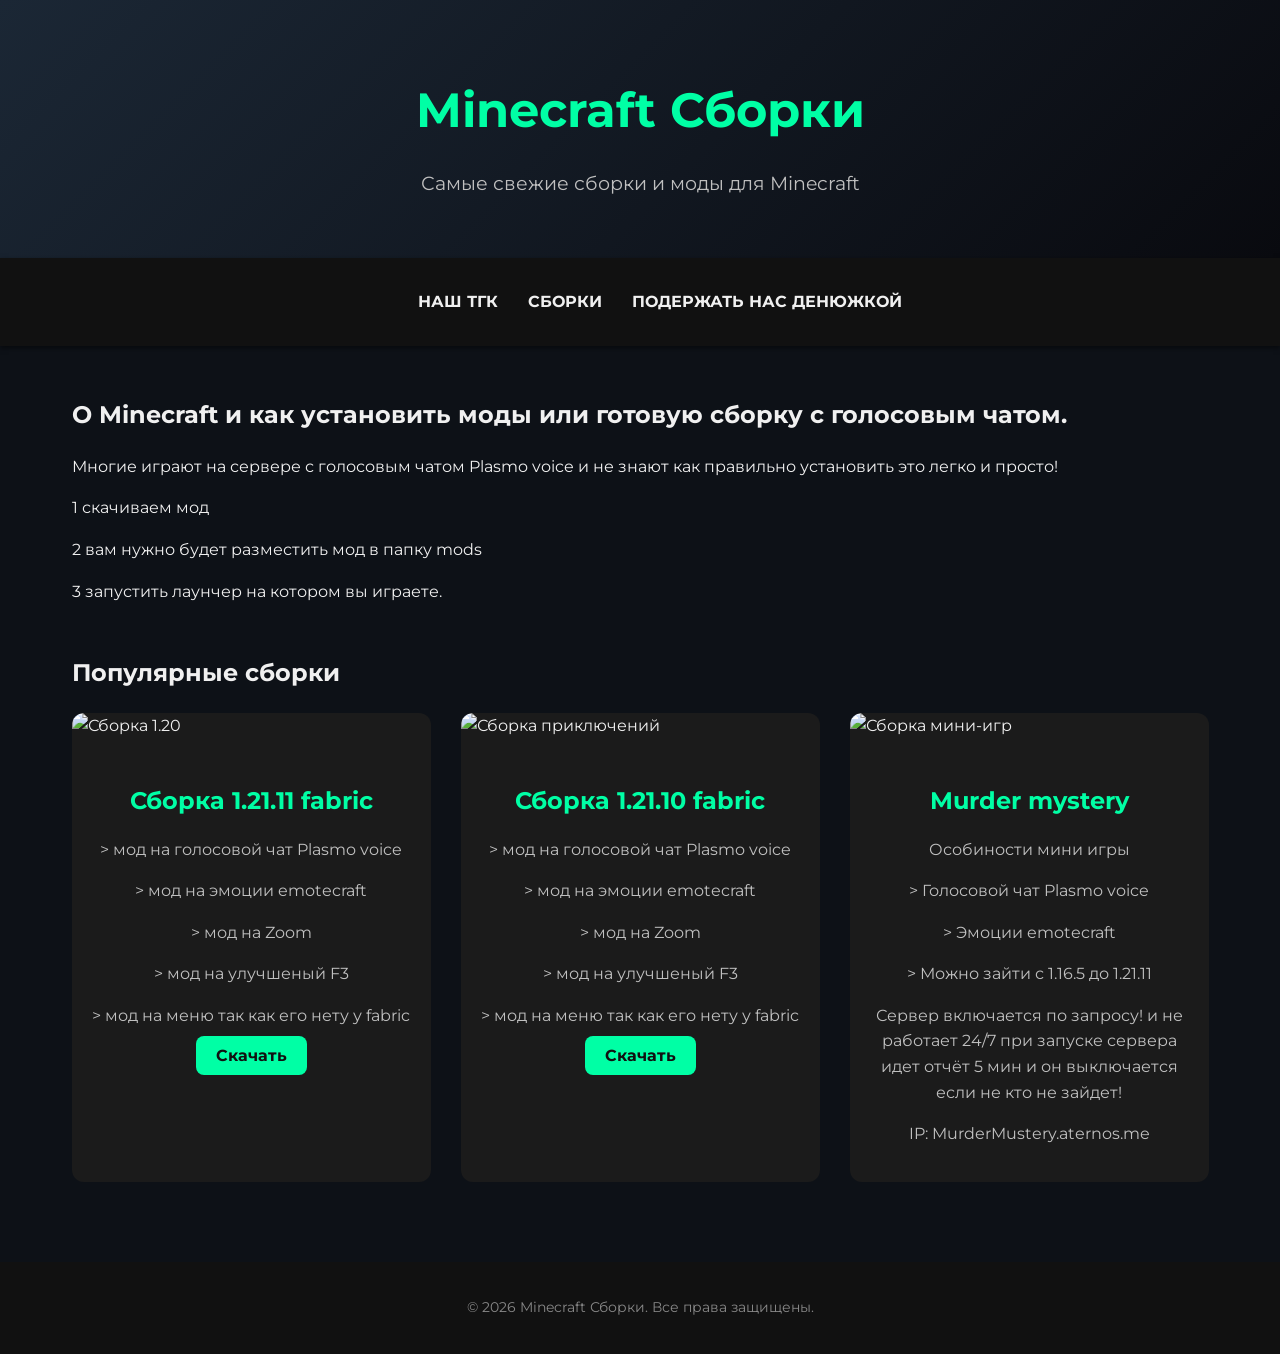
==== index.html @ 073f2899 "Add files via upload" ====
<!DOCTYPE html>
<html lang="ru">
<head>
    <meta charset="UTF-8">
    <meta name="viewport" content="width=device-width, initial-scale=1.0">
    <title>Minecraft Сборки для серверов с голосовым чатом.</title>
    <link rel="stylesheet" href="style.css">
</head>
<body>

    <!-- Хедер -->
    <header>
        <h1>Minecraft Сборки </h1>
        <p>Самые свежие сборки и моды для Minecraft</p>
    </header>

    <!-- Навигация -->
    <nav>
        <ul>
            <li><a href="https://t.me/Minecraft_Mine_games">Наш ТГК</a></li>
            <li><a href="#downloads">Сборки</a></li>
            <li><a href="https://www.donationalerts.com/r/enotikk9577">Подержать нас денюжкой</a></li>
        </ul>
    </nav>

    <!-- Основной контейнер -->
    <div class="container fade-in">

        <!-- Информация -->
        <section id="info" class="section">
            <h2>О Minecraft и как установить моды или готовую сборку с голосовым чатом.</h2>
            <p>Многие играют на сервере с голосовым чатом Plasmo voice и не знают как правильно установить это легко и просто!</p>
            <p>1 скачиваем мод</p>
            <p>2 вам нужно будет разместить мод в папку mods</p>
            <p>3 запустить лаунчер на котором вы играете.</p> 
        </section>

        <!-- Сборки -->
        <section id="downloads" class="section">
            <h2>Популярные сборки</h2>
            <div class="downloads">
                <div class="download-item">
                    <img src="images/build1.jpg" alt="Сборка 1.20">
                    <div class="download-item-content">
                        <h3>Сборка 1.21.11 fabric</h3>
                        <p>> мод на голосовой чат Plasmo voice</p>
                        <p>> мод на эмоции emotecraft</p>
                        <p>> мод на Zoom</p>
                        <p>> мод на улучшеный F3</p>
                        <p>> мод на меню так как его нету у fabric</p>
                        <a href="./download/Voice-emotes fabric-1.21.11.zip">Скачать</a>
                    </div>
                </div>
                <div class="download-item">
                    <img src="images/build2.jpg" alt="Сборка приключений">
                    <div class="download-item-content">
                        <h3>Сборка 1.21.10 fabric</h3>
                        <p>> мод на голосовой чат Plasmo voice</p>
                        <p>> мод на эмоции emotecraft</p>
                        <p>> мод на Zoom</p>
                        <p>> мод на улучшеный F3</p>
                        <p>> мод на меню так как его нету у fabric</p>
                        <a href="./download/Voice-emotes fabric-1.21.10.zip">Скачать</a>
                    </div>
                </div>
                <div class="download-item">
                    <img src="images/build3.jpg" alt="Сборка мини-игр">
                    <div class="download-item-content">
                        <h3>Murder mystery</h3>
                        <p>Особиности мини игры</p>
                        <p>> Голосовой чат Plasmo voice</p>
                        <p>> Эмоции emotecraft</p>
                        <p>> Можно зайти с 1.16.5 до 1.21.11</p>
                        <p>Сервер включается по запросу! и не работает 24/7 при запуске сервера идет отчёт 5 мин и он выключается если не кто не зайдет!</p>
                        <p>IP: MurderMustery.aternos.me</p>
                  
                    </div>
                </div>
            </div>
        </section>
        <section><div class="download-item">
        </div></section>
    </div>

    <!-- Футер -->
    <footer>
        <p>© 2026 Minecraft Сборки. Все права защищены.</p>
    </footer>

</body>
</html>
---- style.css ----
/* === Google Fonts === */
@import url('https://fonts.googleapis.com/css2?family=Montserrat:wght@400;700&display=swap');

/* === Базовые настройки === */
html, body {
    height: 100%;
    margin: 0;
}

body {
    display: flex;
    flex-direction: column;
    font-family: 'Montserrat', sans-serif;
    background: #0d1117;
    color: #f0f0f0;
    line-height: 1.6;
}

/* === Ссылки === */
a {
    color: inherit;
    text-decoration: none;
}

/* === Хедер === */
header {
    background: linear-gradient(135deg, #1b2735, #090a0f);
    padding: 40px 20px;
    text-align: center;
}

header h1 {
    font-size: 3rem;
    color: #00ffa5;
    margin-bottom: 10px;
}

header p {
    font-size: 1.2rem;
    color: #c0c0c0;
}

/* === Навигация === */
nav {
    background-color: #111;
    box-shadow: 0 2px 5px rgba(0,0,0,0.5);
}

nav ul {
    display: flex;
    justify-content: center;
    list-style: none;
}

nav ul li {
    margin: 0 15px;
}

nav ul li a {
    display: block;
    padding: 15px 0;
    font-weight: bold;
    text-transform: uppercase;
    transition: 0.3s;
}

nav ul li a:hover {
    color: #00ffa5;
}

/* === Основной контейнер === */
.container {
    max-width: 1200px;
    margin: 30px auto;
    padding: 0 20px;
    flex: 1; /* растягиваем, чтобы футер был внизу */
}

/* === Секции === */
.section {
    margin-bottom: 50px;
}

/* === Карточки сборок === */
.downloads {
    display: grid;
    grid-template-columns: repeat(auto-fit, minmax(250px, 1fr));
    gap: 30px;
}

.download-item {
    background: #1b1b1b;
    border-radius: 12px;
    overflow: hidden;
    transition: transform 0.3s, box-shadow 0.3s;
    cursor: pointer;
}

.download-item img {
    width: 100%;
    display: block;
    transition: transform 0.3s;
}

.download-item:hover {
    transform: translateY(-10px);
    box-shadow: 0 15px 30px rgba(0, 255, 165, 0.4);
}

.download-item:hover img {
    transform: scale(1.05);
}

.download-item-content {
    padding: 20px;
    text-align: center;
}

.download-item-content h3 {
    font-size: 1.5rem;
    margin-bottom: 10px;
    color: #00ffa5;
}

.download-item-content p {
    font-size: 1rem;
    color: #c0c0c0;
    margin-bottom: 15px;
}

.download-item-content a {
    padding: 10px 20px;
    background: #00ffa5;
    color: #111;
    border-radius: 8px;
    font-weight: bold;
    transition: 0.3s;
}

.download-item-content a:hover {
    background: #00cc87;
}

/* === Футер === */
footer {
    background: #111;
    text-align: center;
    padding: 20px;
    font-size: 0.9rem;
    color: #888;
}

/* === Плавное появление === */
.fade-in {
    opacity: 0;
    transform: translateY(20px);
    animation: fadeInUp 1s forwards;
}

@keyframes fadeInUp {
    to {
        opacity: 1;
        transform: translateY(0);
    }
}
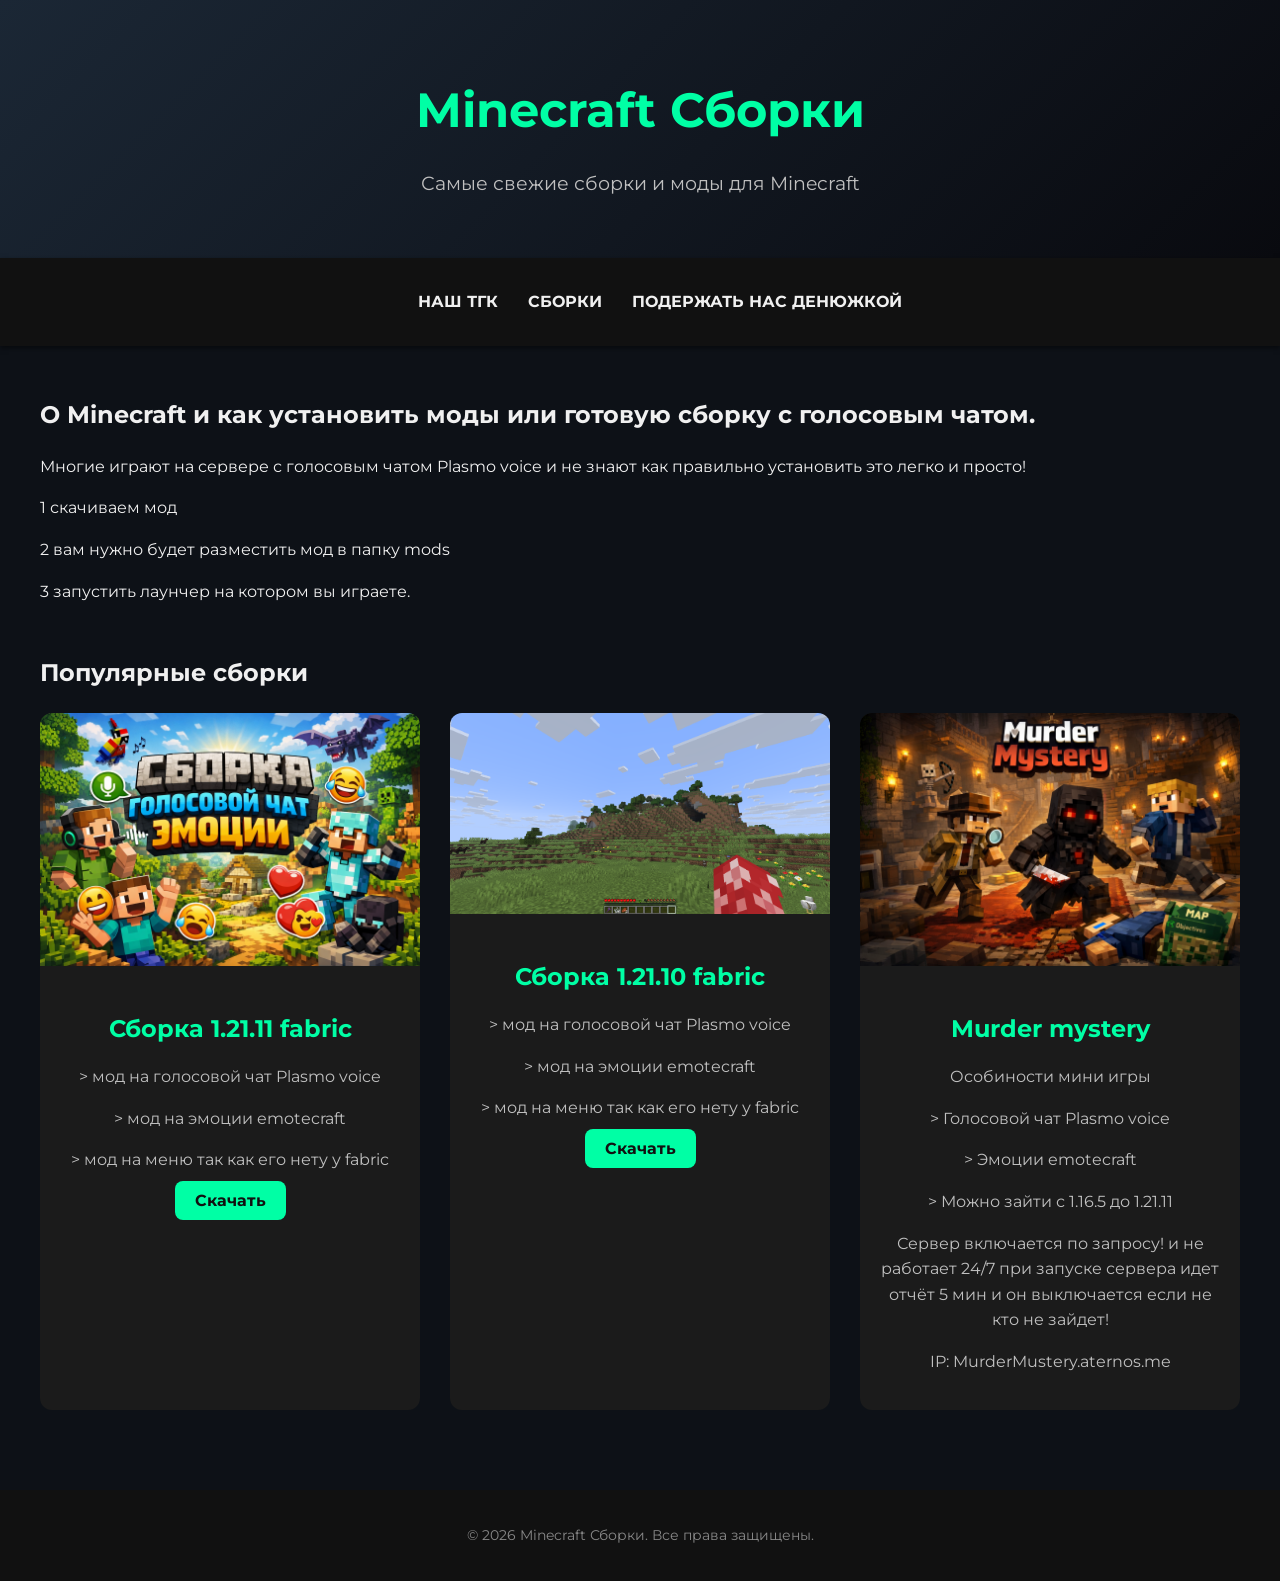
==== commit 797b3307: "Update index.html" ====
--- a/index.html
+++ b/index.html
@@ -45,8 +45,6 @@
                         <h3>Сборка 1.21.11 fabric</h3>
                         <p>> мод на голосовой чат Plasmo voice</p>
                         <p>> мод на эмоции emotecraft</p>
-                        <p>> мод на Zoom</p>
-                        <p>> мод на улучшеный F3</p>
                         <p>> мод на меню так как его нету у fabric</p>
                         <a href="./download/Voice-emotes fabric-1.21.11.zip">Скачать</a>
                     </div>
@@ -57,8 +55,6 @@
                         <h3>Сборка 1.21.10 fabric</h3>
                         <p>> мод на голосовой чат Plasmo voice</p>
                         <p>> мод на эмоции emotecraft</p>
-                        <p>> мод на Zoom</p>
-                        <p>> мод на улучшеный F3</p>
                         <p>> мод на меню так как его нету у fabric</p>
                         <a href="./download/Voice-emotes fabric-1.21.10.zip">Скачать</a>
                     </div>
@@ -89,3 +85,4 @@
 
 </body>
 </html>
+
